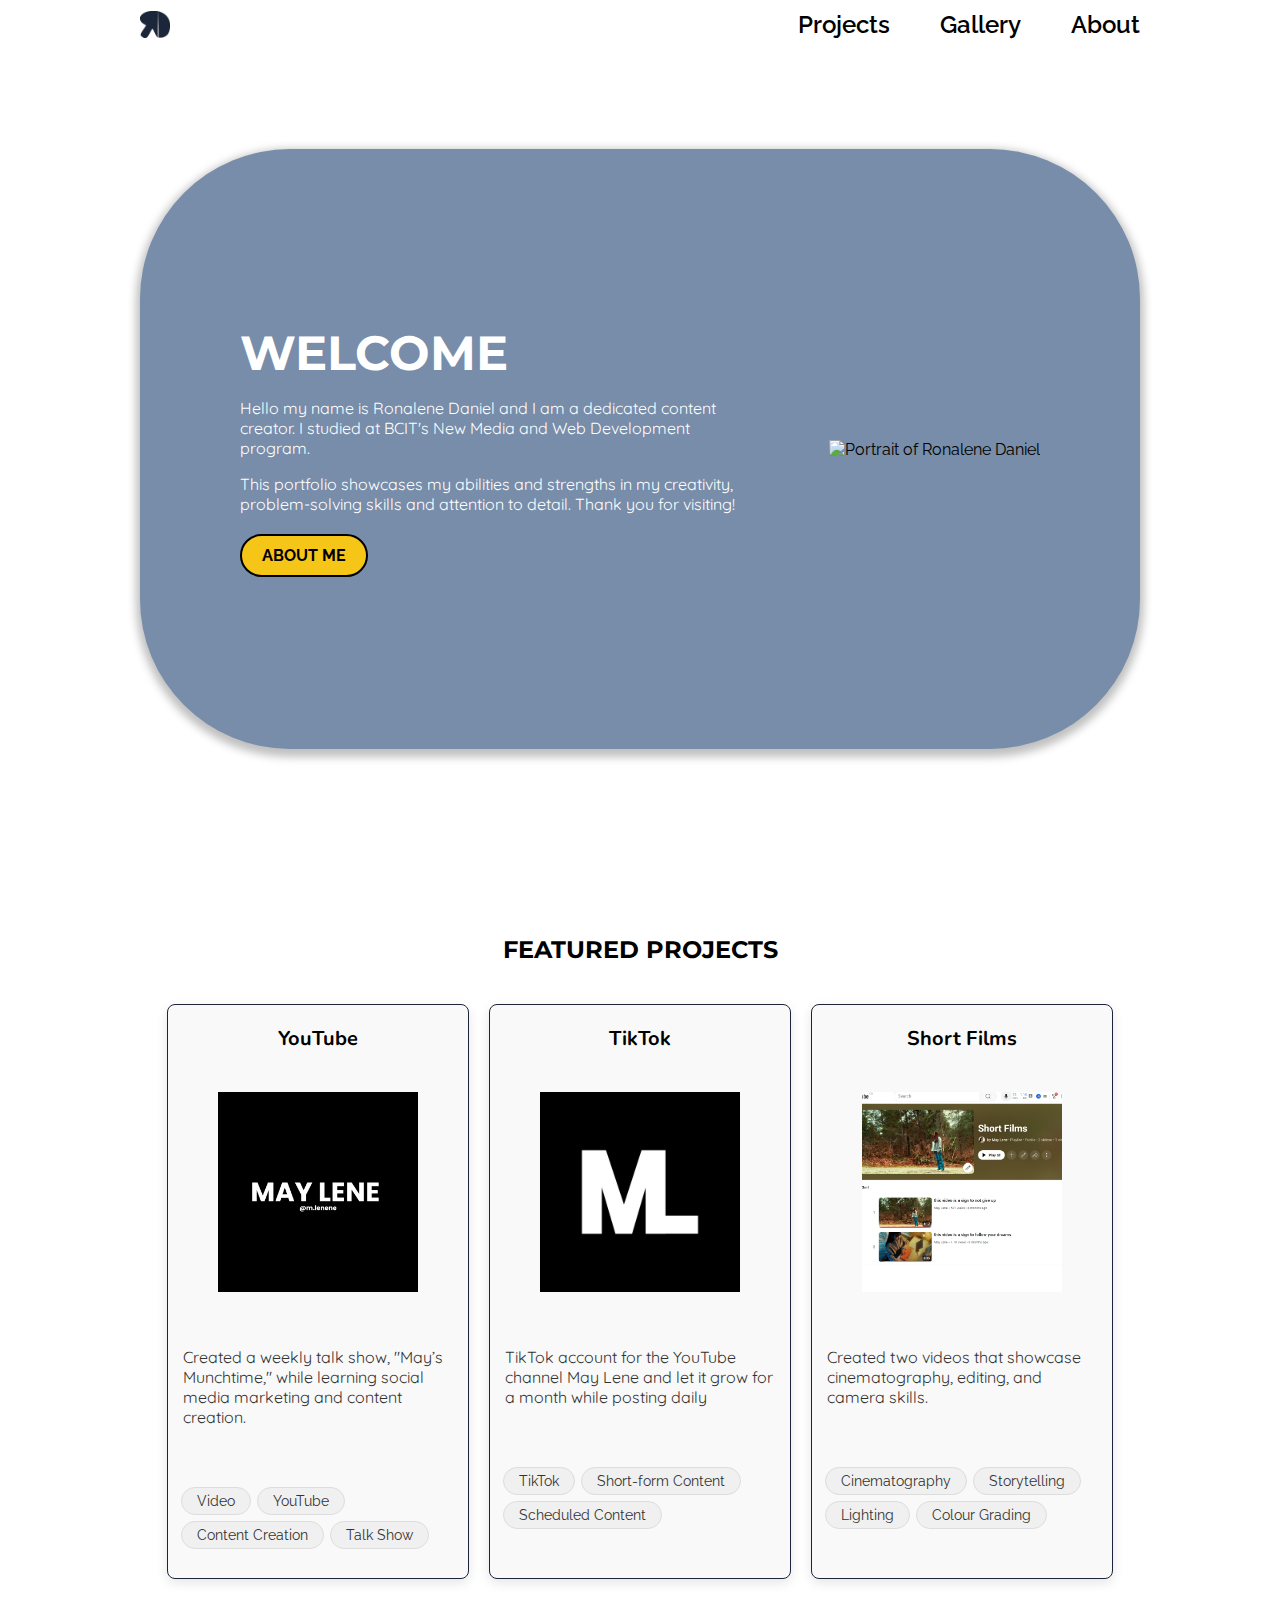
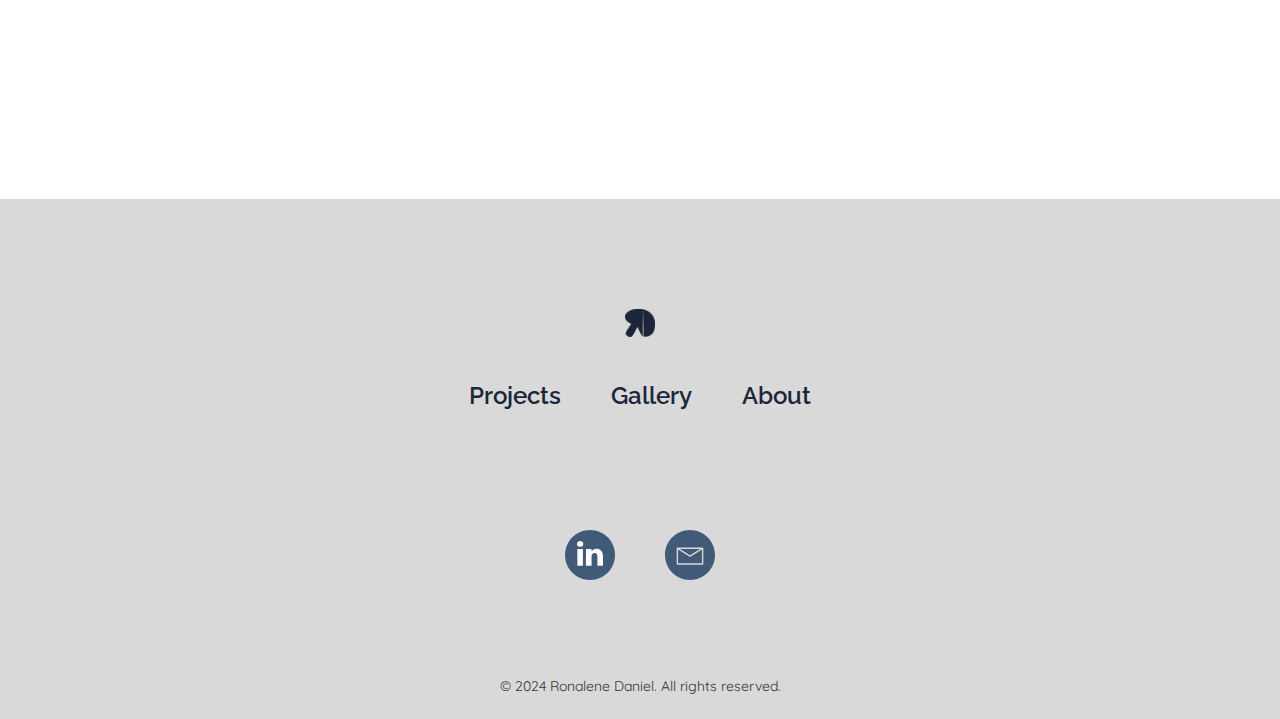
==== index.html @ 32d66636 "QA Bugs" ====
<!DOCTYPE html>
<html lang="en">
    <head>
        <meta charset="UTF-8">
        <meta name="viewport" content="width=device-width, initial-scale=1.0">
        <meta name="description" content="Ronalene Daniel's portfolio showcasing Social Media Marketing and Content Creation projects, creativity, strategy, and engagement skills.">
        <meta name="keywords" content="Ronalene Daniel, Social Media Marketing, Content Creation, portfolio, digital strategy, branding, creativity, engagement, campaigns">
        <meta name="author" content="Ronalene Daniel">
        <title>Ronalene Daniel's Portfolio</title>
        <link rel="stylesheet" href="css/discipline.css">
        <link rel="stylesheet" href="css/style.css">
        <link rel="stylesheet" href="css/home.css">
        <link rel="stylesheet" href="https://cdnjs.cloudflare.com/ajax/libs/aos/2.3.4/aos.css">
    </head>

<body>
    <header>
        <nav>
            <div class="logo">
                <a href="index.html"><img src="/imgs/main-logo.png" alt="Ronalene Daniel's Logo"></a>
            </div>
            <ul>
                <li><a href="discipline.html">Projects</a></li>
                <li><a href="#">Gallery</a></li>
                <li><a href="about.html">About</a></li>
            </ul>
        </nav>
    </header>
    
        <main>
            <section class="welcome-section" data-aos="fade-up" data-aos-duration="1000">
                <div class="welcome-text">
                    <h1>WELCOME</h1>
                    <p>Hello my name is Ronalene Daniel and I am a dedicated content creator. I studied at BCIT's New Media and Web Development program.</p>
                    <p>This portfolio showcases my abilities and strengths in my creativity, problem-solving skills and attention to detail. Thank you for visiting!</p>
                    <a href="about.html" class="button">ABOUT ME</a>
                </div>
                <div class="welcome-image">
                    <img src="imgs/portrait.png" alt="Portrait of Ronalene Daniel">
                </div>
            </section>

            <section class="projects-section">
            <div class="category">
                <h1>FEATURED PROJECTS</h1>
                    <div class="project-card" data-aos="fade-up" data-aos-duration="1000">
                        <a href="each-project/youtube.html">
                            <h3 class="title-card">YouTube</h3>
                            <img src="imgs/black-wide-banner.png" alt="Banner for the YouTube project - May's Munchtime">
                            <div class="project-info">
                                <p>Created a weekly talk show, "May’s Munchtime," while learning social media marketing and content creation.</p>
                            </div>
                        </a>
                        <div class="tags">
                            <ul class="tag-list">
                                <li>Video</li>
                                <li>YouTube</li>
                                <li>Content Creation</li>
                                <li>Talk Show</li>
                            </ul>
                        </div>
                    </div>
                <div class="project-card" data-aos="fade-up" data-aos-duration="1000">
                    <a href="each-project/tiktok.html">
                        <h3 class="title-card">TikTok</h3>
                        <img src="imgs/black.png" alt="Image representing the TikTok project for May Lene">
                        <div class="project-info">
                            <p> TikTok account for the YouTube channel May Lene and let it grow for a month while posting daily</p>
                        </div>
                    </a>
                    <div class="tags">
                        <ul class="tag-list">
                            <li>TikTok</li>
                            <li>Short-form Content</li>
                            <li>Scheduled Content</li>
                        </ul>
                    </div>
                </div>
                <div class="project-card" data-aos="fade-up" data-aos-duration="1000">
                    <a href="each-project/shortfilms.html">
                        <h3 class="title-card">Short Films</h3>
                        <img src="imgs/short-film.jpeg" alt="Still from the short film project">
                        <div class="project-info">
                            <p>Created two videos that showcase cinematography, editing, and camera skills.
                            </p>
                        </div>
                    </a>
                    <div class="tags">
                        <ul class="tag-list">
                            <li>Cinematography</li>
                            <li>Storytelling</li>
                            <li>Lighting</li>
                            <li>Colour Grading</li>
                        </ul>
                    </div>
                </div>
                    
                    
                </div>
                
            </section>
        </main>

    <footer>
        <div class="logo-footer">
             <a href="index.html"><img src="/imgs/main-logo.png" alt="logo"></a>
        </div>
        <nav>
            <ul>
                <li><a href="discipline.html">Projects</a></li>
                <li><a href="#">Gallery</a></li>
                <li><a href="about.html">About</a></li>
            </ul>
        </nav>
        <div class="contact">
            <ul class="icons">
                <li>
                    <a href="https://www.linkedin.com/in/ronalene-daniel-bcit/" target="_blank">
                        <svg xmlns="http://www.w3.org/2000/svg" viewBox="0 0 32 32" width="32" height="32">
                            <path fill="#415A77" d="M16 0C7.163 0 0 7.163 0 16c0 8.836 7.163 16 16 16s16-7.164 16-16c0-8.837-7.163-16-16-16z"></path>
                            <path fill="#FFF" d="M24.294 22.942v-6.137c0-3.288-1.755-4.818-4.096-4.818-1.889 0-2.735 1.039-3.206 1.768v-1.517h-3.558c.047 1.005 0 10.704 0 10.704h3.558v-5.978c0-.319.023-.639.117-.867.257-.639.842-1.301 1.825-1.301 1.288 0 1.803.981 1.803 2.42v5.727l3.557-.001zM9.685 10.777c1.24 0 2.013-.823 2.013-1.85-.023-1.05-.773-1.849-1.99-1.849s-2.012.799-2.012 1.849c0 1.028.772 1.85 1.967 1.85h.022zm1.779 12.165V12.238H7.907v10.704h3.557z"></path>
                        </svg>
                    </a>
                </li>
                <li>
                    <a href="mailto:ronalenemaedaniel@gmail.com">
                        <svg xmlns="http://www.w3.org/2000/svg" width="32" height="32" viewBox="0 0 36 36">
                            <path d="M18 0C8.059 0 0 8.059 0 18s8.059 18 18 18 18-8.059 18-18S27.941 0 18 0zM8.844 12.594a.5.5 0 0 1 .062 0 .5.5 0 0 1 .094.031l9-.031h9.094a.5.5 0 0 1 .5.594V24.5a.5.5 0 0 1-.5.5H8.906a.5.5 0 0 1-.5-.5V13.125a.5.5 0 0 1 .438-.531zm9.156 1-7.344.031L18 18.219l7.375-4.625H18zM9.406 14v10h17.188V14l-8.313 5.219a.5.5 0 0 1-.531 0L9.406 14z"/>
                        </svg>
                    </a>
                </li>
            </ul>
        </div>
        
        <p>© 2024 Ronalene Daniel. All rights reserved.</p>
    </footer>

    <script src="https://cdnjs.cloudflare.com/ajax/libs/aos/2.3.4/aos.js"></script>
    
    <script src="js/animation.js" defer></script>
</body>
</html>
---- css/discipline.css ----
body {
    margin: 0;
    padding: 0;
    box-sizing: border-box;
}

/* main */
.title {
    display: flex;
    justify-content: center; 
    align-items: center; 
    text-align: center;
    color: #ffffff;
    background-color: #778DA9;
    padding: 20px;
    margin: auto;
    height: 200px;
}

.projects-section {
    margin-top: 100px;
    justify-content: center; 
    align-items: center; 
    display: flex;
    flex-wrap: wrap;
    gap: 20px;
}

.category {
    width: 100%;
    max-width: 1100px; 
    text-align: center;
    margin-top: 70px;
    display: flex;
    flex-wrap: wrap;
    justify-content: center;
    gap: 20px;
}

.category h1 {
    width: 100%;
    font-size: 1.5rem;
    color: #000;
    margin-bottom: 20px;
}

.project-card {
    background-color: #f9f9f9;
    border: 1px solid #1b263b;
    border-radius: 8px;
    box-shadow: 0px 4px 12px rgba(0, 0, 0, 0.3);
    overflow: hidden;
    display: flex;
    flex-direction: column;
    flex-basis: calc(33.33% - 20px); 
    min-width: 300px; 
    max-width: 350px; 
    margin-bottom: 20px;
    transition: transform 0.5s ease, box-shadow 0.5s ease;
}

.project-card:hover {
    border: 1px solid #F5C518;
    transform: scale(1.05);
    box-shadow: 0px 8px 20px rgba(0, 0, 0, 0.2);
}

.title-card {
    display: flex;
    flex-direction: column;
    color: #000; 
    text-align: center;
}

.project-card img {
    width: 100%; 
    max-width: 200px; 
    height: 150px; 
    object-fit: cover; 
}

.project-info {
    padding: 15px;
    text-align: left;
}

.project-info p {
    font-size: 16px;
    color: #333;
}

.project-card a {
    text-decoration: none;
    color: inherit;
}

.tag-list {
    list-style: none;  
    padding: 10px;
    display: flex;
    flex-wrap: wrap; 
}

.tag-list li {
    background-color: #f0f0f0;
    border: 1px solid #ddd;
    border-radius: 20px;
    padding: 5px 15px;
    margin: 3px;
    font-size: 14px;
    color: #333;
    display: inline-block;
    white-space: nowrap;  
}

@media (max-width: 768px) {
    .project {
        flex-direction: column;
    }

    .project img {
        margin-bottom: 20px; 
    }
}
---- css/style.css ----
/* fonts */

@import url('https://fonts.googleapis.com/css2?family=Montserrat:ital,wght@0,100..900;1,100..900&display=swap');

@import url('https://fonts.googleapis.com/css2?family=Montserrat:ital,wght@0,100..900;1,100..900&family=Raleway:ital,wght@0,100..900;1,100..900&display=swap');

@import url('https://fonts.googleapis.com/css2?family=Montserrat:ital,wght@0,100..900;1,100..900&family=Nunito:ital,wght@0,200..1000;1,200..1000&family=Raleway:ital,wght@0,100..900;1,100..900&display=swap');

@import url('https://fonts.googleapis.com/css2?family=Montserrat:ital,wght@0,100..900;1,100..900&family=Nunito:ital,wght@0,200..1000;1,200..1000&family=Quicksand:wght@300..700&family=Raleway:ital,wght@0,100..900;1,100..900&display=swap');

body {
    font-family: "Raleway", sans-serif;
}

h1 {
    font-size: 30px;
    font-family: 'Montserrat', sans-serif;
    font-weight: bold;
}

h2 {
    font-size: 25px;
    font-family: "Raleway", sans-serif;
    font-weight: 700; 
    color: #415A77;
}

h3 {
    font-size: 20px;    
    font-family: "Nunito", sans-serif;

}

p {
    font-size: 16px;
    font-family: "Quicksand", sans-serif;

}

/* header */

header {
    background-color: #ffffff;
    padding: 10px 20px;
    margin: 0 auto;
    margin-bottom: 100px;
    align-items: center;
    max-width: 1000px;
}

header nav {
    display: flex;
    justify-content: space-between;
    align-items: center;
}

header ul {
    list-style: none;
    display: flex;
    gap: 20px;
    margin: 0;
}

nav {
    display: flex;
    justify-content: space-between;
    align-items: center;
}

nav ul {
    list-style: none;
    padding: 0;
    margin: 0;
    display: flex;
    gap: 50px;
}

nav ul li {
    display: inline;
}

nav ul li a {
    text-decoration: none;
    color: #000000;
    font-weight: 600;
    font-size: 24px;
    transition: background-color 0.3s, color 0.3s;
}

nav ul li a:hover {
    color: #F5C518; 
}

nav .logo img {
    width: 30px; 
    height: auto; 
    display: flex;
    align-items: center;
}

@media (max-width: 768px) {
    nav {
        display: flex;
        flex-direction: column; 
        align-items: center;
    }

    nav ul li {
        display: block; 
    }

    nav ul li a {
        color: #1B263B;
        width: 100%;
        transition: background-color 0.3s, color 0.3s;
    }

    nav ul li a:hover {
        color: #F5C518; 
    }

    @keyframes slideDown {
        from {
            opacity: 0;
            transform: translateY(-20px);
        }
        to {
            opacity: 1;
            transform: translateY(0);
        }
    }
    
    nav {
        position: relative;
    }
    
    nav ul {
        display: flex;
        flex-direction: column; 
        gap: 10px; 
        align-items: center;
        margin-top: 20px;
        width: 100%;
        padding: 10px;
    }
    
    nav ul li {
        display: block;
        opacity: 0;
        animation: slideDown 2s ease-out forwards;
    }
    
    nav ul li:nth-child(1) {
        animation-delay: 0.5s; 
    }
    
    nav ul li:nth-child(2) {
        animation-delay: 1s; 
    }
    
    nav ul li:nth-child(3) {
        animation-delay: 1.5s; 
    }
    
}

/* footer */

footer {
    background-color: #D9D9D9;
    padding: 10px;
    height: 500px;
    text-align: center;
    flex-direction: column;
    align-items: center;
    margin: 0;
    margin-top: 200px;
    display: flex;
    gap: 20px;
}

.logo-footer {
    margin-top: 100px;
    margin-bottom: 20px;
}

.logo-footer img {
    width: 30px; 
    height: auto;
}

footer nav ul {
    list-style: none;
    display: flex;
    gap: 50px;
    justify-content: center;
    margin: 0;
}

footer nav ul li {
    display: inline;
}

footer nav ul li a {
    text-decoration: none;
    color: #1B263B;
    font-weight: 600;
    font-size: 24px;
    transition: background-color 0.3s, color 0.3s;
}

footer nav ul li a:hover {
    color: #F5C518; 
}

.contact {
    display: flex;
    justify-content: center;
}

.contact .icons {
    list-style: none;
    padding: 0;
    margin: 0;
    margin-top: 100px;
    display: flex;
    gap: 50px;
}

.contact .icons li {
    display: inline-block; 
}

.contact .icons svg {
    width: 50px; 
    height: 50px; 
    fill: #415A77; 
}

footer p {
    font-size: 14px;
    color: #333333;
    margin-top: auto;
}

@media (max-width: 768px) {
    footer {
        height: 600px;
    }

    footer nav ul {
        flex-direction: column;
        gap: 40px;
    }

    .contact .icons {
        margin-bottom: 40px;
    }
}

/* Styles for tablets and mobile devices */
@media (max-width: 768px) {
    body {
        flex-direction: column; 
    }
    header, footer {
        text-align: center; 
    }
    .container {
        padding: 10px; 
    }
}

/* buttons */
.button {
    margin-top: 10px;
    margin-bottom: 30px;
    display: inline-block;
    padding: 10px 20px;
    background-color: #F5C518;
    color: #000000;
    text-decoration: none;
    font-weight: bold;
    border-radius: 100px;
    border: 2px solid #000000;
    transition: background-color 0.3s, color 0.3s;
}

.button:hover {
    color: #415A77; 
    background-color: #fff; 
}
---- css/home.css ----
body {
    margin: 0;
    padding: 0;
    box-sizing: border-box;
}

/* main */

/* welcome */
.welcome-section {
    display: flex;
    justify-content: space-between;
    margin: 0 auto;
    margin-bottom: 100px;
    align-items: center;
    border-radius: 150px;
    height: 600px;
    box-shadow: 0 4px 8px 4px rgba(0, 0, 0, 0.25);
    max-width: 1000px;
    background-color: #778DA9;
}

.welcome-text {
    margin-left: 100px;
    border-radius: 20px;
    max-width: 50%;
}

.welcome-text h1 {
    font-size: 48px;
    margin-bottom: 10px;
    color: #ffffff;
}

.welcome-text p {
    margin-bottom: 10px;
    color: #ffffff;
}

.button {
    margin-top: 10px;
    display: inline-block;
    padding: 10px 20px;
    background-color: #F5C518;
    color: #000000;
    text-decoration: none;
    font-weight: bold;
    border-radius: 100px;
    border: 2px solid #000000;
    transition: background-color 0.3s, color 0.3s;
}

.button:hover {
    color: #415A77; 
    background-color: #fff; 
}

.welcome-image {
    margin-right: 100px;
}

.welcome-image img {
    max-width: 450px;
    display: block;
}

/* projects */

.projects-section {
    margin-top: 100px;
    justify-content: center; 
    align-items: center; 
    display: flex;
    flex-wrap: wrap;
    gap: 20px;
}

.category {
    width: 100%;
    max-width: 1200px; 
    text-align: center;
    margin-top: 70px;
}

.category h1 {
    width: 100%;
    font-size: 1.5rem;
    color: #000;
    margin-bottom: 20px;
}

.category {
    display: flex;
    flex-wrap: wrap;
    justify-content: center;
    gap: 20px;
}

.project-card {
    background-color: #f9f9f9;
    border: 1px solid #1b263b;
    border-radius: 8px;
    box-shadow: 0px 4px 12px rgba(0, 0, 0, 0.1);
    overflow: hidden;
    display: flex;
    flex-direction: column;
    max-width: 300px;
    margin-bottom: 20px;
    transition: transform 0.5s ease, box-shadow 0.5s ease;
}

.project-card:hover {
    transform: scale(1.05);
    background-color: #e1e1e1;
    box-shadow: 0px 8px 20px rgba(0, 0, 0, 0.2);
}

.title-card {
    display: flex;
    flex-direction: column;
    color: #000; 
    text-align: center;
}

.project-card img {
    padding: 20px;
    width: auto;
    height: 200px;
    object-fit: cover;
}

.project-info {
    padding: 15px;
    text-align: left;
}

.project-info p {
    font-size: 16px;
    color: #333;
}

/* Responsive Styles */
@media (max-width: 768px) {
    .welcome-section {
        flex-direction: column;
        height: auto;
        max-width: 370px;
        border-radius: 50px;
    }
    
    .welcome-text {
        margin: 20px;
        max-width: 100%;
    }

    .welcome-image img {
        max-width: 100%;
        margin-left: 100px;
        height: auto; 
        display: block;
    }

    .featured-projects {
        text-align: center;
        margin: 0 auto;
        align-items: center;
        max-width: 370px;
    }

    .projects {
        flex-direction: column;
        gap: 20px;
    }

    .project img {
        margin: 0 auto;
        margin-bottom: 20px;
        border-radius: 50px;
    }
}
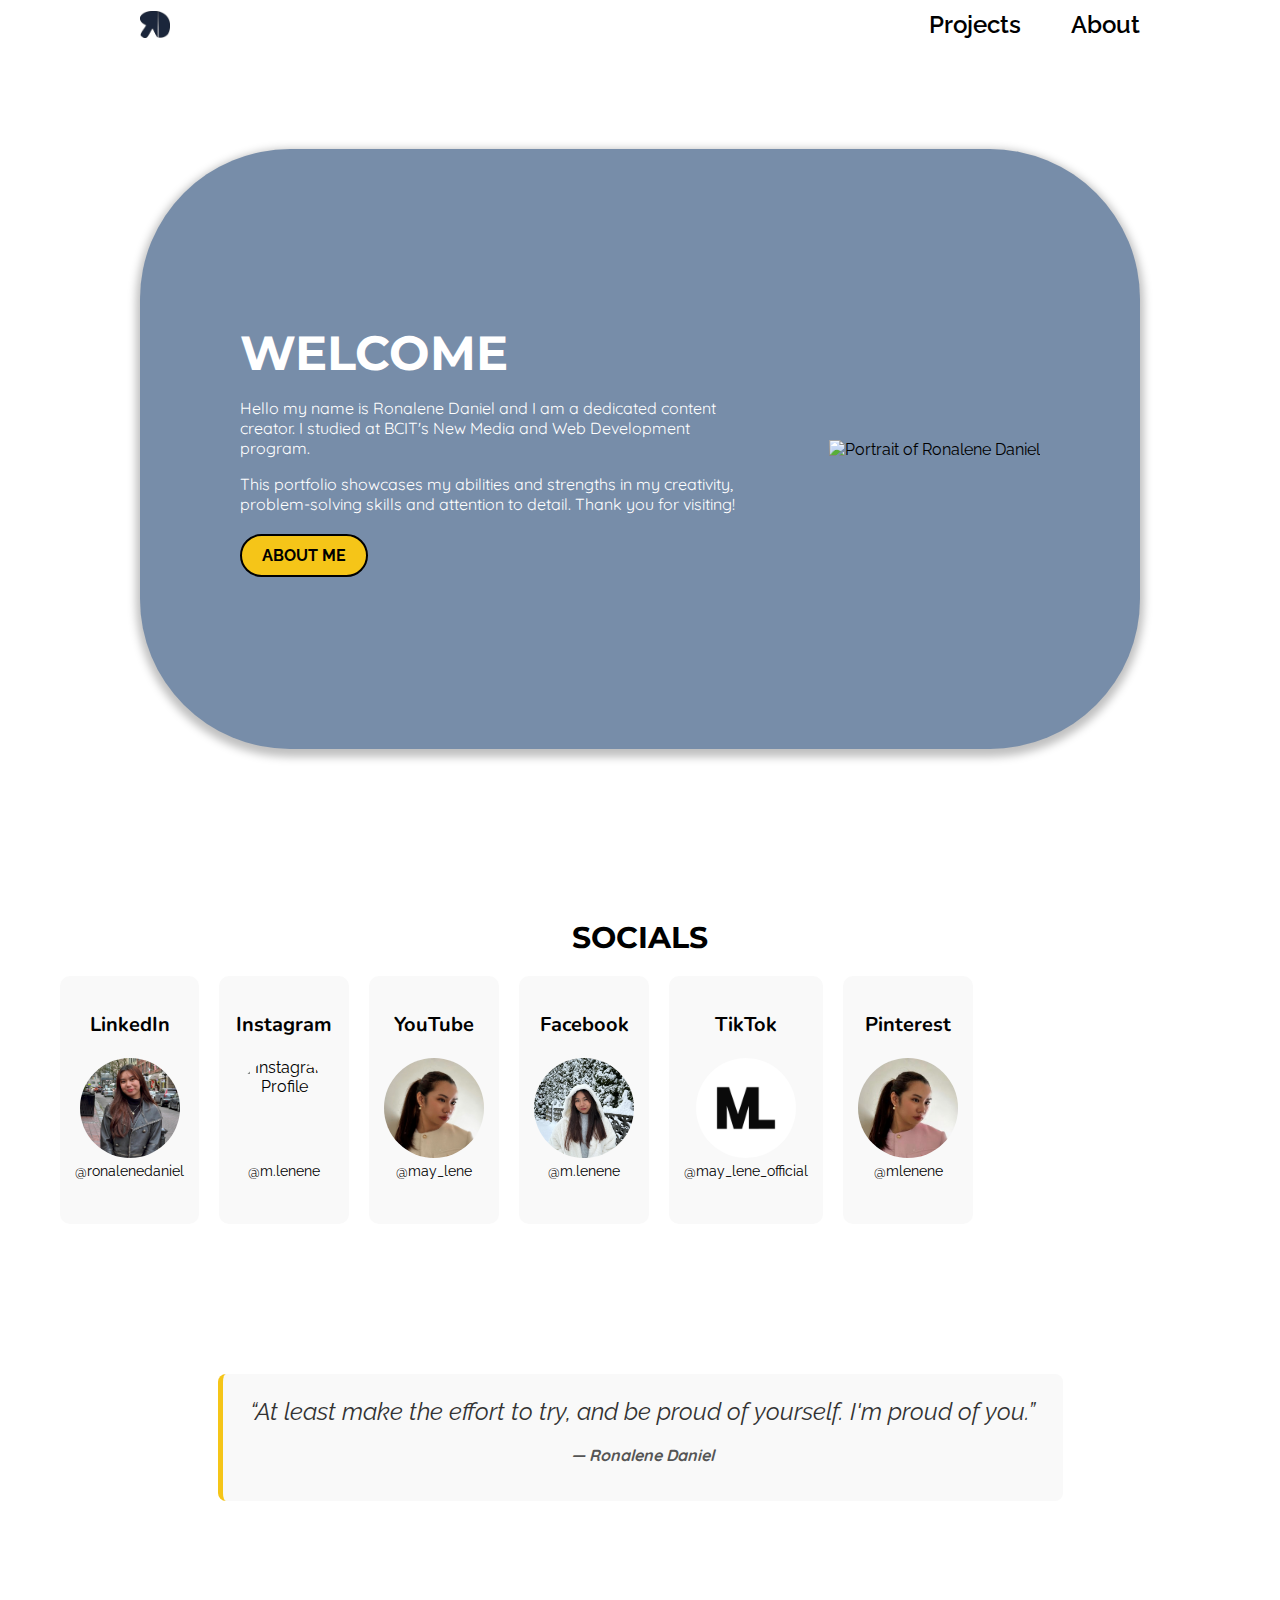
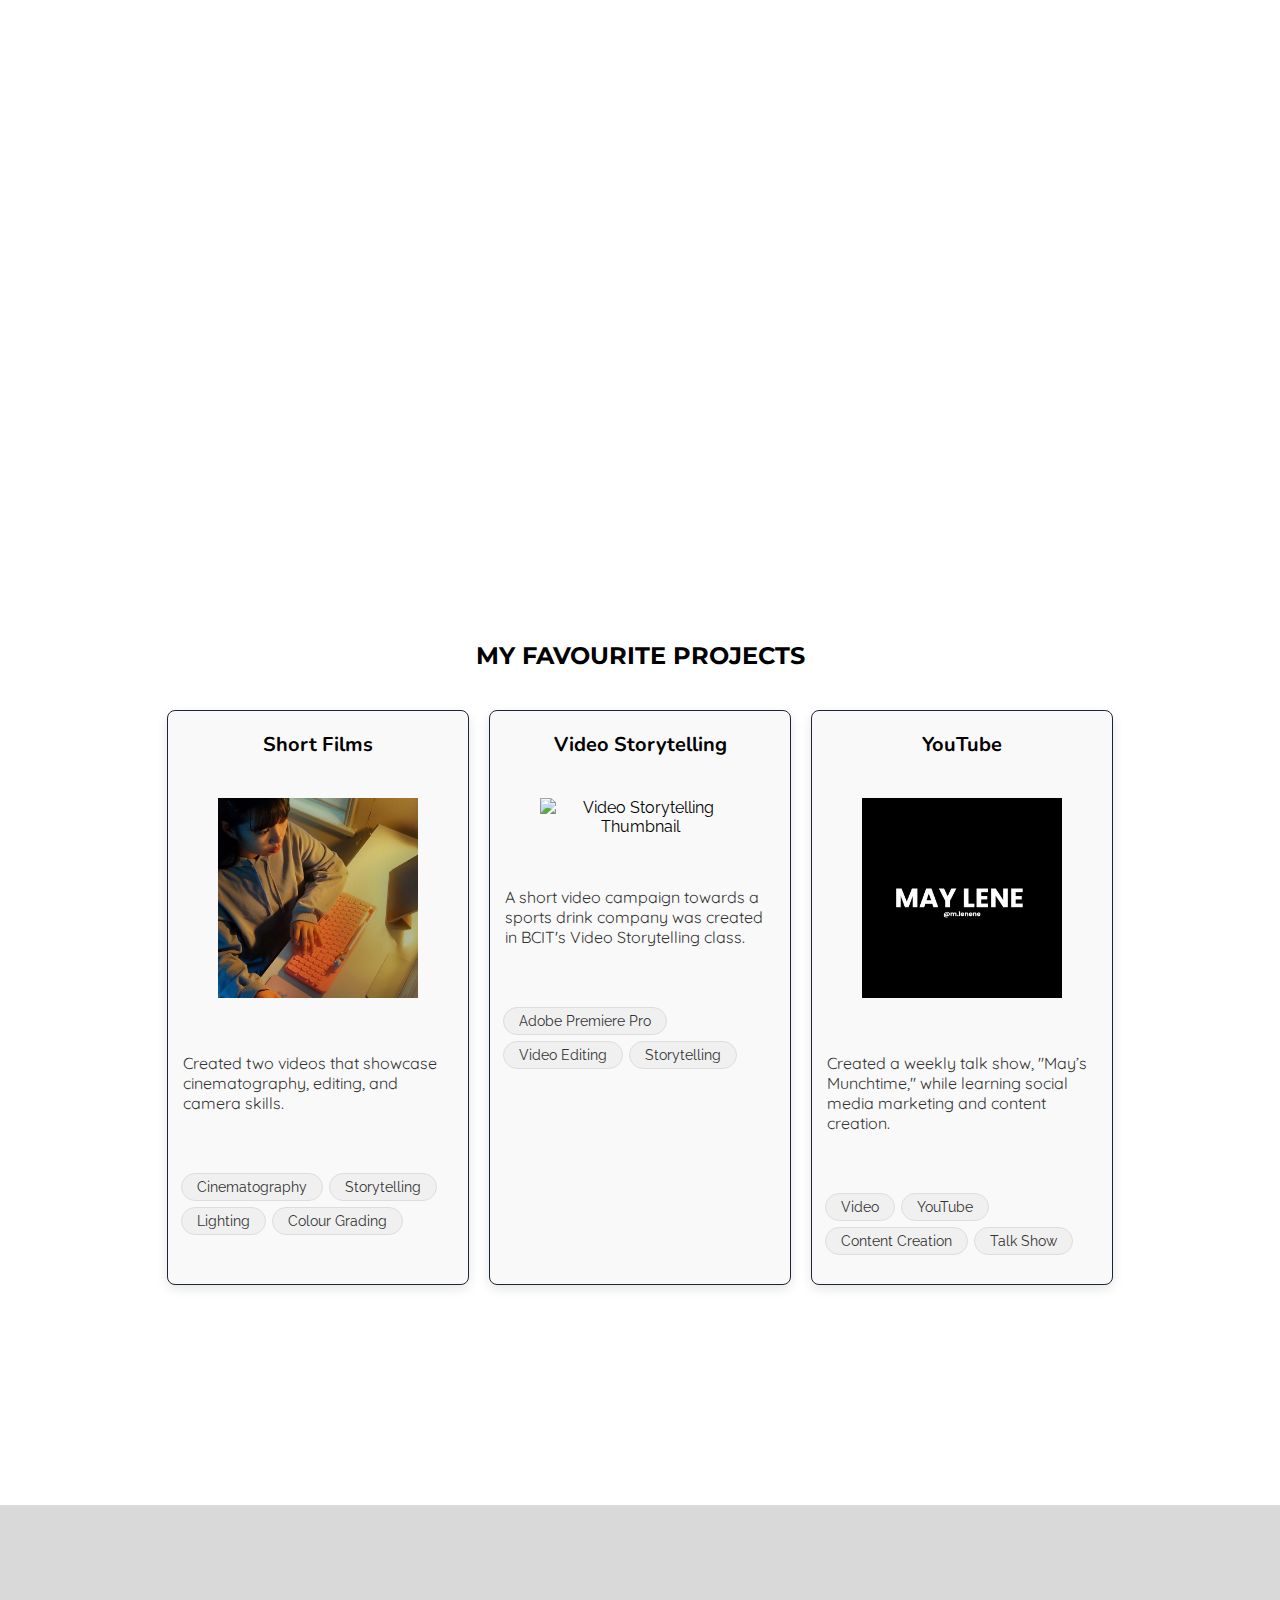
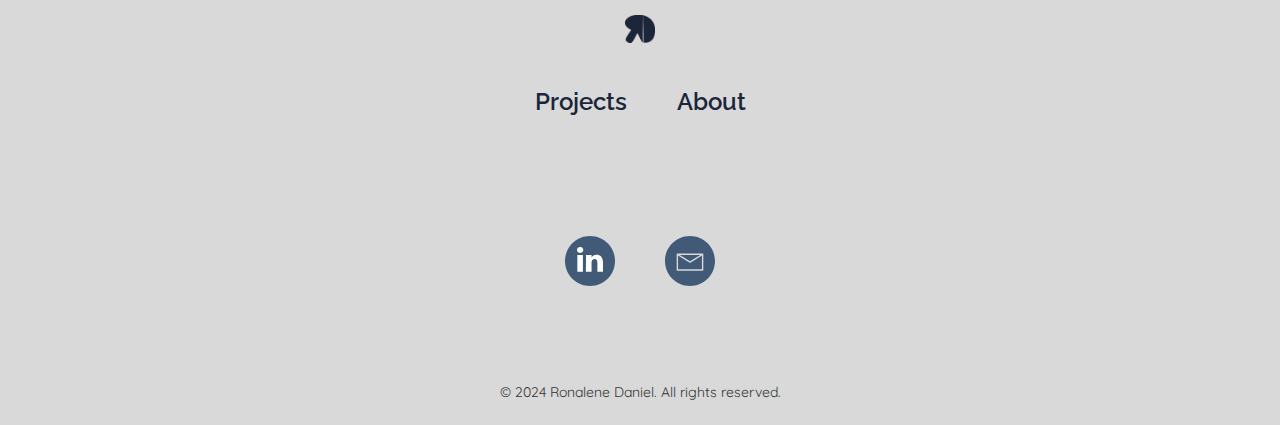
==== commit b94c1def: "2024/11/04 changes" ====
--- a/index.html
+++ b/index.html
@@ -11,6 +11,7 @@
         <link rel="stylesheet" href="css/style.css">
         <link rel="stylesheet" href="css/home.css">
         <link rel="stylesheet" href="https://cdnjs.cloudflare.com/ajax/libs/aos/2.3.4/aos.css">
+        <link rel="stylesheet" href="https://cdn.jsdelivr.net/npm/glider-js/glider.min.css">
     </head>
 
 <body>
@@ -21,7 +22,6 @@
             </div>
             <ul>
                 <li><a href="discipline.html">Projects</a></li>
-                <li><a href="#">Gallery</a></li>
                 <li><a href="about.html">About</a></li>
             </ul>
         </nav>
@@ -40,13 +40,123 @@
                 </div>
             </section>
 
+            <section class="socials" data-aos="fade-up" data-aos-duration="1000">
+                <h1>SOCIALS</h1>
+                <div class="glider">
+                    <a href="https://www.linkedin.com/in/ronalene-daniel-bcit/" target="_blank" class="profile-container" style="background-color: #f9f9f9;">
+                        <h3>LinkedIn</h3>
+                        <img class="profile-image" src="imgs/profile.JPG" alt="LinkedIn Profile">
+                        <div class="handle">@ronalenedaniel</div>
+                    </a>
+                    <a href="https://www.instagram.com/m.lenene/" target="_blank" class="profile-container" style="background-color: #f9f9f9;">
+                        <h3>Instagram</h3>
+                        <img class="profile-image" src="imgs/insta-pfp.JPG" alt="Instagram Profile">
+                        <div class="handle">@m.lenene</div>
+                    </a>
+                    <a href="https://www.youtube.com/@may_lene" target="_blank" class="profile-container" style="background-color: #f9f9f9;">
+                        <h3>YouTube</h3>
+                        <img class="profile-image" src="imgs/channels4_profile.jpg" alt="YouTube Profile">
+                        <div class="handle">@may_lene</div>
+                    </a>
+                    <a href="https://www.facebook.com/m.lenene" target="_blank" class="profile-container" style="background-color: #f9f9f9;">
+                        <h3>Facebook</h3>
+                        <img class="profile-image" src="imgs/facebook-pfp.jpg" alt="Facebook Profile">
+                        <div class="handle">@m.lenene</div>
+                    </a>
+                    <a href="https://www.tiktok.com/@may_lene_official" target="_blank" class="profile-container" style="background-color: #f9f9f9;">
+                        <h3>TikTok</h3>
+                        <img class="profile-image" src="imgs/white.png" alt="TikTok Profile">
+                        <div class="handle">@may_lene_official</div>
+                    </a>
+                    <a href="https://ca.pinterest.com/mlenene/_created" target="_blank" class="profile-container" style="background-color: #f9f9f9;">
+                        <h3>Pinterest</h3>
+                        <img class="profile-image" src="imgs/pinterest-pfp.jpg" alt="Pinterest Profile">
+                        <div class="handle">@mlenene</div>
+                    </a>
+                </div>
+                <div id="dots"></div>
+            </section>
+
+            <section class="quote-section" data-aos="fade-up" data-aos-duration="1000">
+                <blockquote>
+                    “At least make the effort to try, and be proud of yourself. I'm proud of you.”
+                </blockquote>
+                <p class="quote-author">— Ronalene Daniel</p>
+            </section>
+
+            <section class="video-scroll-section">
+                <div class="video-scroll">
+                    <!-- Original Video Set -->
+                    <div class="video-card">
+                        <iframe src="https://www.youtube.com/embed/ZBw7HMhFaXk?autoplay=1&mute=1&loop=1&playlist=ZBw7HMhFaXk" frameborder="0" allow="autoplay; encrypted-media"></iframe>
+                    </div>
+                    <div class="video-card">
+                        <iframe src="https://www.youtube.com/embed/_9MsHQhlRSw?autoplay=1&mute=1&loop=1&playlist=_9MsHQhlRSw" frameborder="0" allow="autoplay; encrypted-media"></iframe>
+                    </div>
+                    <div class="video-card">
+                        <iframe src="https://www.youtube.com/embed/f0H3dgPYdqU?autoplay=1&mute=1&loop=1&playlist=f0H3dgPYdqU" frameborder="0" allow="autoplay; encrypted-media"></iframe>
+                    </div>
+                    <div class="video-card">
+                        <iframe src="https://www.youtube.com/embed/U5-Cws3mWic?autoplay=1&mute=1&loop=1&playlist=U5-Cws3mWic" frameborder="0" allow="autoplay; encrypted-media"></iframe>
+                    </div>
+            
+                    <!-- Duplicate Video Set for Seamless Loop -->
+                    <div class="video-card">
+                        <iframe src="https://www.youtube.com/embed/ZBw7HMhFaXk?autoplay=1&mute=1&loop=1&playlist=ZBw7HMhFaXk" frameborder="0" allow="autoplay; encrypted-media"></iframe>
+                    </div>
+                    <div class="video-card">
+                        <iframe src="https://www.youtube.com/embed/_9MsHQhlRSw?autoplay=1&mute=1&loop=1&playlist=_9MsHQhlRSw" frameborder="0" allow="autoplay; encrypted-media"></iframe>
+                    </div>
+                    <div class="video-card">
+                        <iframe src="https://www.youtube.com/embed/f0H3dgPYdqU?autoplay=1&mute=1&loop=1&playlist=f0H3dgPYdqU" frameborder="0" allow="autoplay; encrypted-media"></iframe>
+                    </div>
+                    <div class="video-card">
+                        <iframe src="https://www.youtube.com/embed/U5-Cws3mWic?autoplay=1&mute=1&loop=1&playlist=U5-Cws3mWic" frameborder="0" allow="autoplay; encrypted-media"></iframe>
+                    </div>
+                </div>
+            </section>
+            
             <section class="projects-section">
-            <div class="category">
-                <h1>FEATURED PROJECTS</h1>
+                <div class="category">
+                    <h1>MY FAVOURITE PROJECTS</h1>
+                    <div class="project-card" data-aos="fade-up" data-aos-duration="1000">
+                        <a href="each-project/shortfilms.html">
+                            <h3 class="title-card">Short Films</h3>
+                            <img src="imgs/shortfilm-cover.jpg" alt="Short Film Thumbnail">
+                            <div class="project-info">
+                                <p>Created two videos that showcase cinematography, editing, and camera skills.
+                                </p>
+                            </div>
+                        </a>
+                        <div class="tags">
+                            <ul class="tag-list">
+                                <li>Cinematography</li>
+                                <li>Storytelling</li>
+                                <li>Lighting</li>
+                                <li>Colour Grading</li>
+                            </ul>
+                        </div>
+                    </div>
+                    <div class="project-card" data-aos="fade-up" data-aos-duration="1000">
+                        <a href="each-project/motion.html">
+                            <h3 class="title-card">Video Storytelling</h3>
+                            <img src="imgs/charge-up.png" alt="Video Storytelling Thumbnail">
+                            <div class="project-info">
+                                <p>A short video campaign towards a sports drink company was created in BCIT's Video Storytelling class.</p>
+                            </div>
+                        </a>
+                        <div class="tags">
+                            <ul class="tag-list">
+                                <li>Adobe Premiere Pro</li>
+                                <li>Video Editing</li>
+                                <li>Storytelling</li>
+                            </ul>
+                        </div>
+                    </div>
                     <div class="project-card" data-aos="fade-up" data-aos-duration="1000">
                         <a href="each-project/youtube.html">
                             <h3 class="title-card">YouTube</h3>
-                            <img src="imgs/black-wide-banner.png" alt="Banner for the YouTube project - May's Munchtime">
+                            <img src="imgs/black-wide-banner.png" alt="YouTube Thumbnail">
                             <div class="project-info">
                                 <p>Created a weekly talk show, "May’s Munchtime," while learning social media marketing and content creation.</p>
                             </div>
@@ -60,45 +170,9 @@
                             </ul>
                         </div>
                     </div>
-                <div class="project-card" data-aos="fade-up" data-aos-duration="1000">
-                    <a href="each-project/tiktok.html">
-                        <h3 class="title-card">TikTok</h3>
-                        <img src="imgs/black.png" alt="Image representing the TikTok project for May Lene">
-                        <div class="project-info">
-                            <p> TikTok account for the YouTube channel May Lene and let it grow for a month while posting daily</p>
-                        </div>
-                    </a>
-                    <div class="tags">
-                        <ul class="tag-list">
-                            <li>TikTok</li>
-                            <li>Short-form Content</li>
-                            <li>Scheduled Content</li>
-                        </ul>
-                    </div>
-                </div>
-                <div class="project-card" data-aos="fade-up" data-aos-duration="1000">
-                    <a href="each-project/shortfilms.html">
-                        <h3 class="title-card">Short Films</h3>
-                        <img src="imgs/short-film.jpeg" alt="Still from the short film project">
-                        <div class="project-info">
-                            <p>Created two videos that showcase cinematography, editing, and camera skills.
-                            </p>
-                        </div>
-                    </a>
-                    <div class="tags">
-                        <ul class="tag-list">
-                            <li>Cinematography</li>
-                            <li>Storytelling</li>
-                            <li>Lighting</li>
-                            <li>Colour Grading</li>
-                        </ul>
-                    </div>
-                </div>
-                    
-                    
-                </div>
-                
-            </section>
+                </section>
+            </div>
+            
         </main>
 
     <footer>
@@ -108,7 +182,6 @@
         <nav>
             <ul>
                 <li><a href="discipline.html">Projects</a></li>
-                <li><a href="#">Gallery</a></li>
                 <li><a href="about.html">About</a></li>
             </ul>
         </nav>
@@ -136,6 +209,7 @@
     </footer>
 
     <script src="https://cdnjs.cloudflare.com/ajax/libs/aos/2.3.4/aos.js"></script>
+    <script src="https://cdn.jsdelivr.net/npm/glider-js/glider.min.js"></script>
     
     <script src="js/animation.js" defer></script>
 </body>
--- a/css/style.css
+++ b/css/style.css
@@ -289,4 +289,10 @@
 .button:hover {
     color: #415A77; 
     background-color: #fff; 
+}
+
+/* svg icons */
+.icons svg {
+    width: 50px;  
+    height: 50px; 
 }--- a/css/home.css
+++ b/css/home.css
@@ -67,7 +67,6 @@
 /* projects */
 
 .projects-section {
-    margin-top: 100px;
     justify-content: center; 
     align-items: center; 
     display: flex;
@@ -138,6 +137,143 @@
     font-size: 16px;
     color: #333;
 }
+
+/* video */
+.video-scroll-section {
+    margin-top: 150px;
+    overflow: hidden;
+    width: 100%;
+    margin-bottom: 100px;
+    display: flex;
+    justify-content: center;
+}
+
+.video-scroll {
+    display: flex;
+    animation: scroll-horizontal 30s linear infinite;
+    width: calc(200%); 
+}
+
+.video-card iframe {
+    width: 750px; 
+    height: 400px;
+}
+
+@keyframes scroll-horizontal {
+    0% {
+        transform: translateX(0);
+    }
+    100% {
+        transform: translateX(-50%); 
+    }
+}
+
+/* quote section */
+
+.quote-section {
+    max-width: 800px;
+    margin: 40px auto;
+    padding: 20px;
+    text-align: center;
+    font-style: italic;
+    color: #333;
+    background-color: #f9f9f9; 
+    border-left: 5px solid #F5C518; 
+    border-radius: 8px;
+}
+
+.quote-section blockquote {
+    font-size: 1.5em;
+    margin: 0;
+    line-height: 1.5;
+}
+
+.quote-author {
+    margin-top: 15px;
+    font-size: 1em;
+    font-weight: bold;
+    color: #555;
+}
+
+/* socials */
+.socials {
+    padding: 50px;
+    text-align: center; 
+    margin-top: 100px; 
+    margin-bottom: 100px;
+}
+
+.glider-contain {
+    max-width: 800px; 
+    margin: 0 auto; 
+}
+
+.glider {
+    display: flex;
+}
+
+.profile {
+    text-align: center; 
+    margin: 0 10px; 
+}
+
+.handle {
+    margin-top: 5px;
+    margin-bottom: 30px;
+    font-size: 14px;       
+}
+
+.profile-container {
+    display: inline-block; 
+    text-align: center;
+    margin: 0 10px; 
+    padding: 10px; 
+    border-radius: 10px;
+}
+
+.profile-image {
+    object-fit: cover;
+    border-radius: 50%; 
+    width: 100px; 
+    height: 100px; 
+    transition: transform 0.3s, box-shadow 0.3s; 
+}
+
+.profile-image:hover {
+    transform: scale(1.1); 
+    box-shadow: 0 4px 15px rgba(0, 0, 0, 0.5); 
+}
+
+.profile-container {
+    display: flex;
+    flex-direction: column;
+    align-items: center;
+    padding: 15px;
+    text-align: center;
+    text-decoration: none; 
+    color: inherit; 
+    border-radius: 10px;
+    transition: background-color 0.3s, box-shadow 0.3s;
+}
+
+.profile-container:hover {
+    box-shadow: 0 4px 8px rgba(0, 0, 0, 0.2);
+    background-color: #e0e0e0;
+}
+
+.profile-image {
+    border-radius: 50%;
+    width: 100px;
+    height: 100px;
+    transition: transform 0.3s, box-shadow 0.3s;
+}
+
+.profile-container:hover .profile-image {
+    transform: scale(1.05); 
+    box-shadow: 0 4px 8px rgba(0, 0, 0, 0.3);
+}
+
+
 
 /* Responsive Styles */
 @media (max-width: 768px) {
@@ -177,5 +313,13 @@
         margin-bottom: 20px;
         border-radius: 50px;
     }
-}
-
+
+    .video-card {
+        padding: 15px; 
+    }
+
+    .video-description {
+        font-size: 0.9rem; 
+    }
+
+}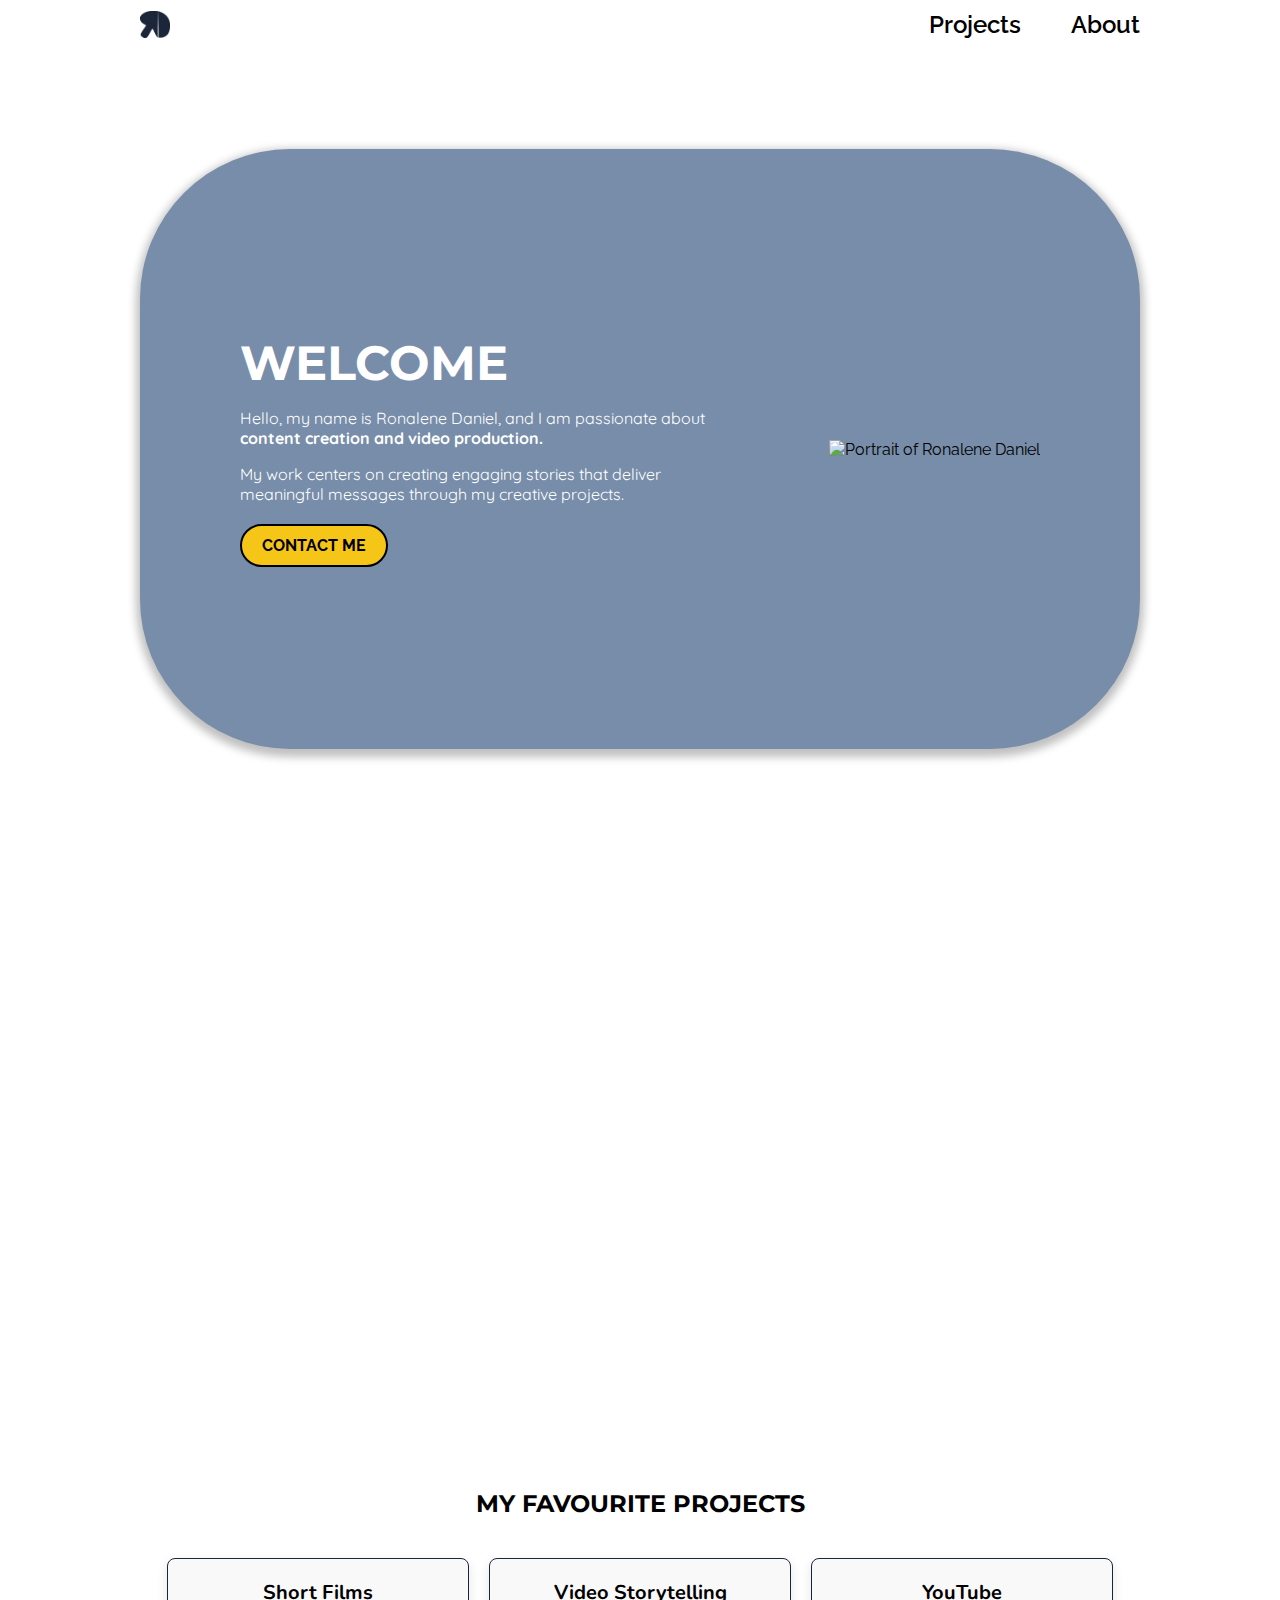
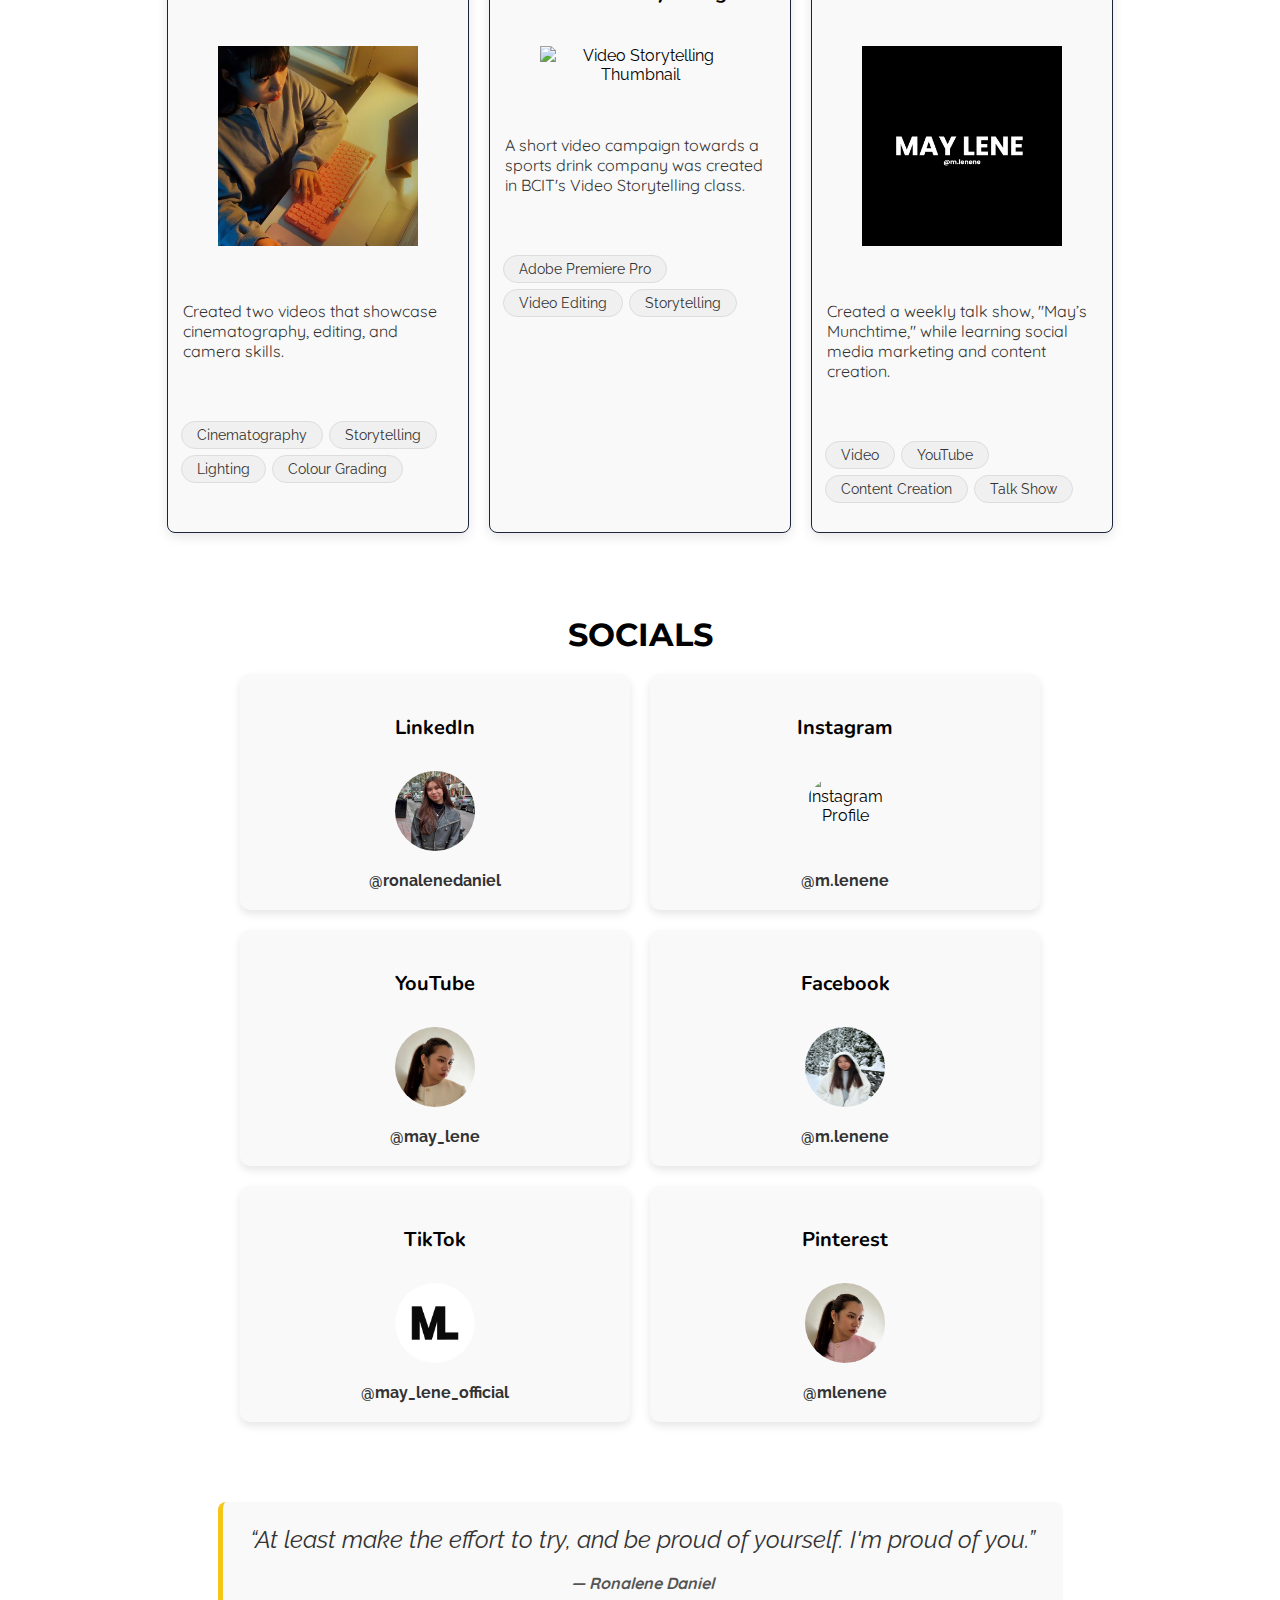
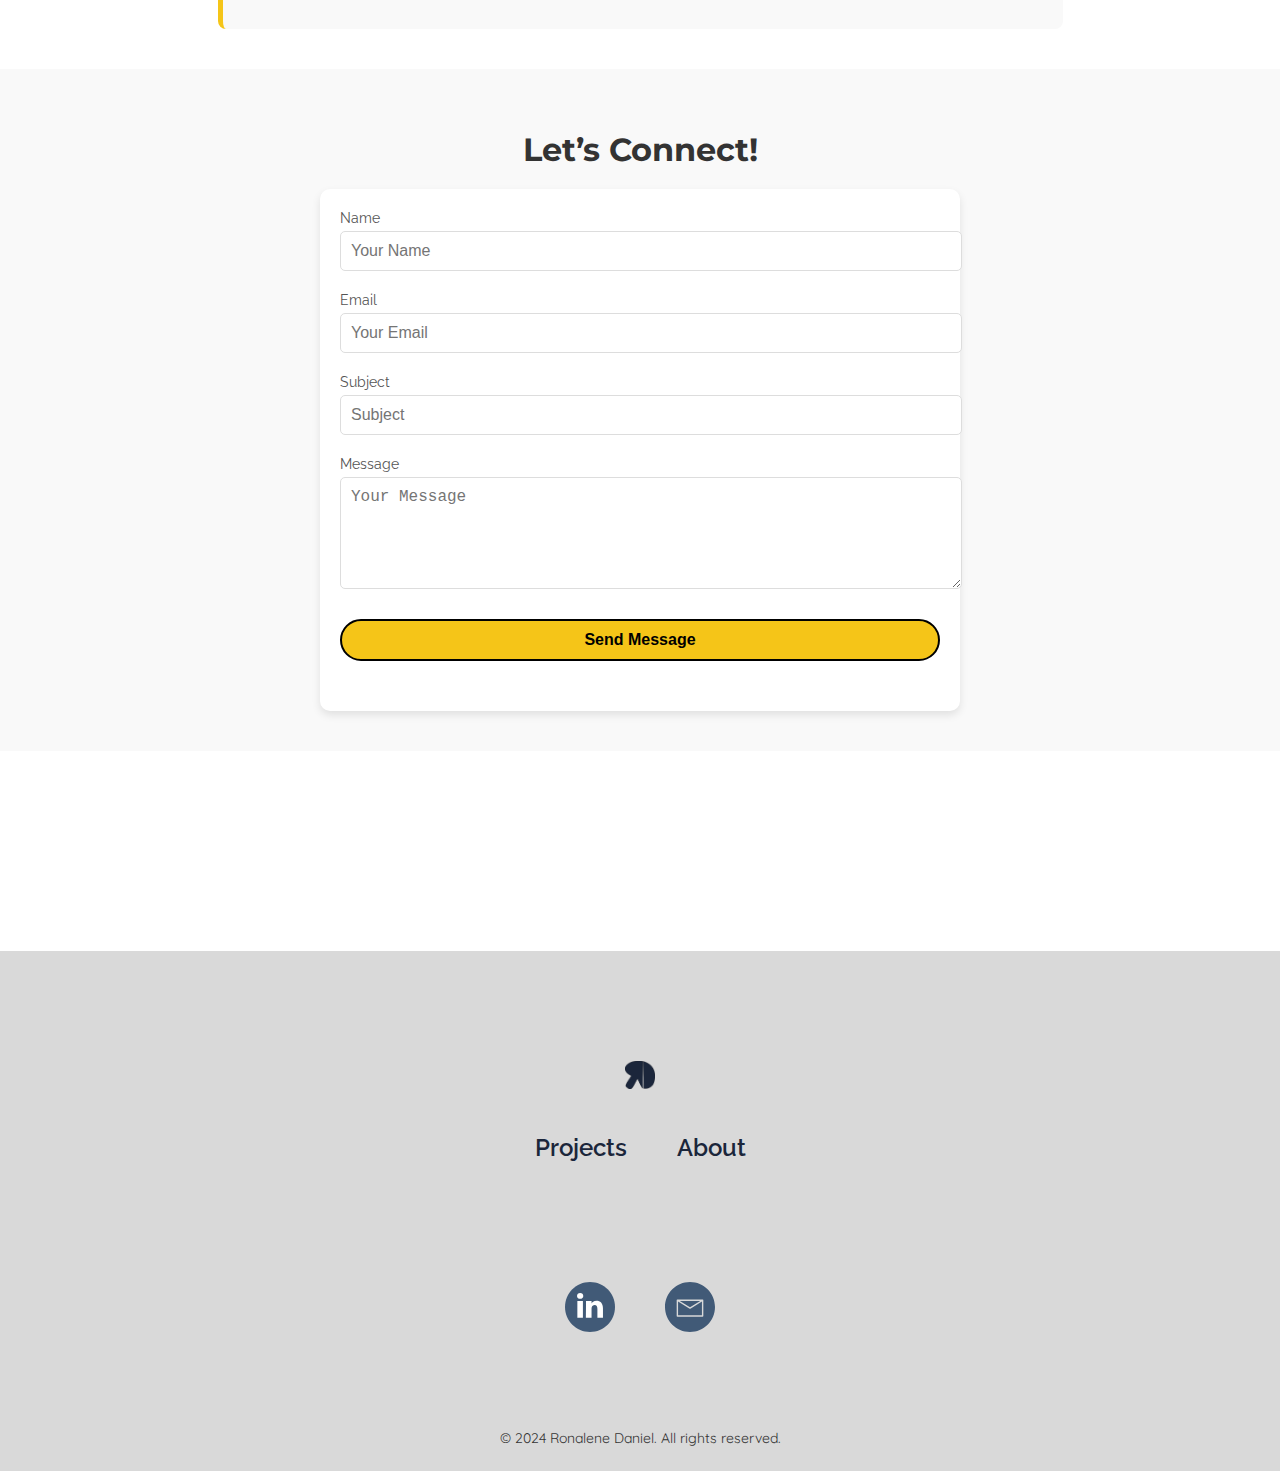
==== commit a8305a05: "updated correction" ====
--- a/index.html
+++ b/index.html
@@ -31,59 +31,16 @@
             <section class="welcome-section" data-aos="fade-up" data-aos-duration="1000">
                 <div class="welcome-text">
                     <h1>WELCOME</h1>
-                    <p>Hello my name is Ronalene Daniel and I am a dedicated content creator. I studied at BCIT's New Media and Web Development program.</p>
-                    <p>This portfolio showcases my abilities and strengths in my creativity, problem-solving skills and attention to detail. Thank you for visiting!</p>
-                    <a href="about.html" class="button">ABOUT ME</a>
+                    <p>Hello, my name is Ronalene Daniel, and I am passionate about <strong>content creation and video production.</strong> </p>
+                        
+                    <p>My work centers on creating engaging stories that deliver meaningful messages through my creative projects.</p>
+                    <a href="about.html" class="button">CONTACT ME</a>
                 </div>
                 <div class="welcome-image">
                     <img src="imgs/portrait.png" alt="Portrait of Ronalene Daniel">
                 </div>
             </section>
-
-            <section class="socials" data-aos="fade-up" data-aos-duration="1000">
-                <h1>SOCIALS</h1>
-                <div class="glider">
-                    <a href="https://www.linkedin.com/in/ronalene-daniel-bcit/" target="_blank" class="profile-container" style="background-color: #f9f9f9;">
-                        <h3>LinkedIn</h3>
-                        <img class="profile-image" src="imgs/profile.JPG" alt="LinkedIn Profile">
-                        <div class="handle">@ronalenedaniel</div>
-                    </a>
-                    <a href="https://www.instagram.com/m.lenene/" target="_blank" class="profile-container" style="background-color: #f9f9f9;">
-                        <h3>Instagram</h3>
-                        <img class="profile-image" src="imgs/insta-pfp.JPG" alt="Instagram Profile">
-                        <div class="handle">@m.lenene</div>
-                    </a>
-                    <a href="https://www.youtube.com/@may_lene" target="_blank" class="profile-container" style="background-color: #f9f9f9;">
-                        <h3>YouTube</h3>
-                        <img class="profile-image" src="imgs/channels4_profile.jpg" alt="YouTube Profile">
-                        <div class="handle">@may_lene</div>
-                    </a>
-                    <a href="https://www.facebook.com/m.lenene" target="_blank" class="profile-container" style="background-color: #f9f9f9;">
-                        <h3>Facebook</h3>
-                        <img class="profile-image" src="imgs/facebook-pfp.jpg" alt="Facebook Profile">
-                        <div class="handle">@m.lenene</div>
-                    </a>
-                    <a href="https://www.tiktok.com/@may_lene_official" target="_blank" class="profile-container" style="background-color: #f9f9f9;">
-                        <h3>TikTok</h3>
-                        <img class="profile-image" src="imgs/white.png" alt="TikTok Profile">
-                        <div class="handle">@may_lene_official</div>
-                    </a>
-                    <a href="https://ca.pinterest.com/mlenene/_created" target="_blank" class="profile-container" style="background-color: #f9f9f9;">
-                        <h3>Pinterest</h3>
-                        <img class="profile-image" src="imgs/pinterest-pfp.jpg" alt="Pinterest Profile">
-                        <div class="handle">@mlenene</div>
-                    </a>
-                </div>
-                <div id="dots"></div>
-            </section>
-
-            <section class="quote-section" data-aos="fade-up" data-aos-duration="1000">
-                <blockquote>
-                    “At least make the effort to try, and be proud of yourself. I'm proud of you.”
-                </blockquote>
-                <p class="quote-author">— Ronalene Daniel</p>
-            </section>
-
+            
             <section class="video-scroll-section">
                 <div class="video-scroll">
                     <!-- Original Video Set -->
@@ -115,7 +72,7 @@
                     </div>
                 </div>
             </section>
-            
+                      
             <section class="projects-section">
                 <div class="category">
                     <h1>MY FAVOURITE PROJECTS</h1>
@@ -172,7 +129,75 @@
                     </div>
                 </section>
             </div>
-            
+
+            <section class="socials" data-aos="fade-up" data-aos-duration="1000">
+                <h1>SOCIALS</h1>
+                <div class="social-grid">
+                    <a href="https://www.linkedin.com/in/ronalene-daniel-bcit/" target="_blank" class="profile-container">
+                        <h3>LinkedIn</h3>
+                        <img class="profile-image" src="imgs/profile.JPG" alt="LinkedIn Profile">
+                        <div class="handle">@ronalenedaniel</div>
+                    </a>
+                    <a href="https://www.instagram.com/m.lenene/" target="_blank" class="profile-container">
+                        <h3>Instagram</h3>
+                        <img class="profile-image" src="imgs/insta-pfp.JPG" alt="Instagram Profile">
+                        <div class="handle">@m.lenene</div>
+                    </a>
+                    <a href="https://www.youtube.com/@may_lene" target="_blank" class="profile-container">
+                        <h3>YouTube</h3>
+                        <img class="profile-image" src="imgs/channels4_profile.jpg" alt="YouTube Profile">
+                        <div class="handle">@may_lene</div>
+                    </a>
+                    <a href="https://www.facebook.com/m.lenene" target="_blank" class="profile-container">
+                        <h3>Facebook</h3>
+                        <img class="profile-image" src="imgs/facebook-pfp.jpg" alt="Facebook Profile">
+                        <div class="handle">@m.lenene</div>
+                    </a>
+                    <a href="https://www.tiktok.com/@may_lene_official" target="_blank" class="profile-container">
+                        <h3>TikTok</h3>
+                        <img class="profile-image" src="imgs/white.png" alt="TikTok Profile">
+                        <div class="handle">@may_lene_official</div>
+                    </a>
+                    <a href="https://ca.pinterest.com/mlenene/_created" target="_blank" class="profile-container">
+                        <h3>Pinterest</h3>
+                        <img class="profile-image" src="imgs/pinterest-pfp.jpg" alt="Pinterest Profile">
+                        <div class="handle">@mlenene</div>
+                    </a>
+                </div>
+            </section>
+
+            <section class="quote-section" data-aos="fade-up" data-aos-duration="1000">
+                <blockquote>
+                    “At least make the effort to try, and be proud of yourself. I'm proud of you.”
+                </blockquote>
+                <p class="quote-author">— Ronalene Daniel</p>
+            </section>
+
+            <section class="contact-me" id="contact">
+                <h1>Let’s Connect!</h1>
+                <form action="https://formspree.io/f/your_form_id" method="POST" class="contact-form">
+                    <div class="form-group">
+                        <label for="name">Name</label>
+                        <input type="text" id="name" name="name" placeholder="Your Name" required>
+                    </div>
+                    <div class="form-group">
+                        <label for="email">Email</label>
+                        <input type="email" id="email" name="_replyto" placeholder="Your Email" required>
+                    </div>
+                    <div class="form-group">
+                        <label for="subject">Subject</label>
+                        <input type="text" id="subject" name="subject" placeholder="Subject" required>
+                    </div>
+                    <div class="form-group">
+                        <label for="message">Message</label>
+                        <textarea id="message" name="message" rows="5" placeholder="Your Message" required></textarea>
+                    </div>
+                    <button type="submit" class="button">Send Message</button>
+                </form>
+            </section>
+            
+            
+
         </main>
 
     <footer>
--- a/css/style.css
+++ b/css/style.css
@@ -295,4 +295,72 @@
 .icons svg {
     width: 50px;  
     height: 50px; 
-}+}
+
+/* conatact */
+.contact-me {
+    padding: 40px 20px;
+    text-align: center;
+    background-color: #f9f9f9;
+}
+
+.contact-me h1 {
+    margin-bottom: 20px;
+    font-size: 2rem;
+    color: #333;
+}
+
+.contact-form {
+    max-width: 600px;
+    margin: 0 auto;
+    display: flex;
+    flex-direction: column;
+    gap: 20px;
+    background: #fff;
+    padding: 20px;
+    border-radius: 10px;
+    box-shadow: 0 4px 8px rgba(0, 0, 0, 0.1);
+}
+
+.form-group {
+    display: flex;
+    flex-direction: column;
+    text-align: left;
+}
+
+.form-group label {
+    margin-bottom: 5px;
+    font-size: 0.9rem;
+    color: #555;
+}
+
+.form-group input,
+.form-group textarea {
+    width: 100%;
+    padding: 10px;
+    font-size: 1rem;
+    border: 1px solid #ddd;
+    border-radius: 5px;
+    transition: border-color 0.3s;
+}
+
+.form-group input:focus,
+.form-group textarea:focus {
+    border-color: #555;
+    outline: none;
+}
+
+.button {
+    padding: 10px 20px;
+    font-size: 1rem;
+    background-color: #333;
+    color: #fff;
+    border: none;
+    border-radius: 5px;
+    cursor: pointer;
+    transition: background-color 0.3s;
+}
+
+.button:hover {
+    background-color: #555;
+}
--- a/css/home.css
+++ b/css/home.css
@@ -197,81 +197,66 @@
 
 /* socials */
 .socials {
-    padding: 50px;
-    text-align: center; 
-    margin-top: 100px; 
-    margin-bottom: 100px;
-}
-
-.glider-contain {
-    max-width: 800px; 
-    margin: 0 auto; 
-}
-
-.glider {
-    display: flex;
-}
-
-.profile {
-    text-align: center; 
-    margin: 0 10px; 
-}
-
-.handle {
-    margin-top: 5px;
-    margin-bottom: 30px;
-    font-size: 14px;       
-}
-
-.profile-container {
-    display: inline-block; 
-    text-align: center;
-    margin: 0 10px; 
-    padding: 10px; 
-    border-radius: 10px;
-}
-
-.profile-image {
-    object-fit: cover;
-    border-radius: 50%; 
-    width: 100px; 
-    height: 100px; 
-    transition: transform 0.3s, box-shadow 0.3s; 
-}
-
-.profile-image:hover {
-    transform: scale(1.1); 
-    box-shadow: 0 4px 15px rgba(0, 0, 0, 0.5); 
-}
-
-.profile-container {
     display: flex;
     flex-direction: column;
     align-items: center;
-    padding: 15px;
+    justify-content: center;
     text-align: center;
-    text-decoration: none; 
-    color: inherit; 
+    padding: 40px 20px;
+}
+
+.socials h1 {
+    margin-bottom: 20px;
+    font-size: 2rem;
+}
+
+.social-grid {
+    display: grid;
+    grid-template-columns: repeat(2, 1fr);
+    gap: 20px;
+    width: 100%;
+    max-width: 800px;
+    justify-content: center;
+    align-items: center;
+}
+
+.profile-container {
+    display: flex;
+    flex-direction: column;
+    align-items: center;
+    background-color: #f9f9f9;
+    padding: 20px;
     border-radius: 10px;
-    transition: background-color 0.3s, box-shadow 0.3s;
+    box-shadow: 0 4px 8px rgba(0, 0, 0, 0.1);
+    text-decoration: none;
+    color: inherit;
+    transition: transform 0.3s ease;
 }
 
 .profile-container:hover {
-    box-shadow: 0 4px 8px rgba(0, 0, 0, 0.2);
-    background-color: #e0e0e0;
+    transform: scale(1.05);
+    box-shadow: 0 6px 8px rgba(0, 0, 0, 0.2);
 }
 
 .profile-image {
+    width: 80px;
+    height: 80px;
     border-radius: 50%;
-    width: 100px;
-    height: 100px;
-    transition: transform 0.3s, box-shadow 0.3s;
-}
-
-.profile-container:hover .profile-image {
-    transform: scale(1.05); 
-    box-shadow: 0 4px 8px rgba(0, 0, 0, 0.3);
-}
+    margin: 10px auto;
+}
+
+.handle {
+    margin-top: 10px;
+    font-weight: bold;
+    color: #333;
+}
+
+@media (max-width: 100px) {
+    .social-grid {
+        grid-template-columns: 1fr;
+    }
+}
+
 
 
 
